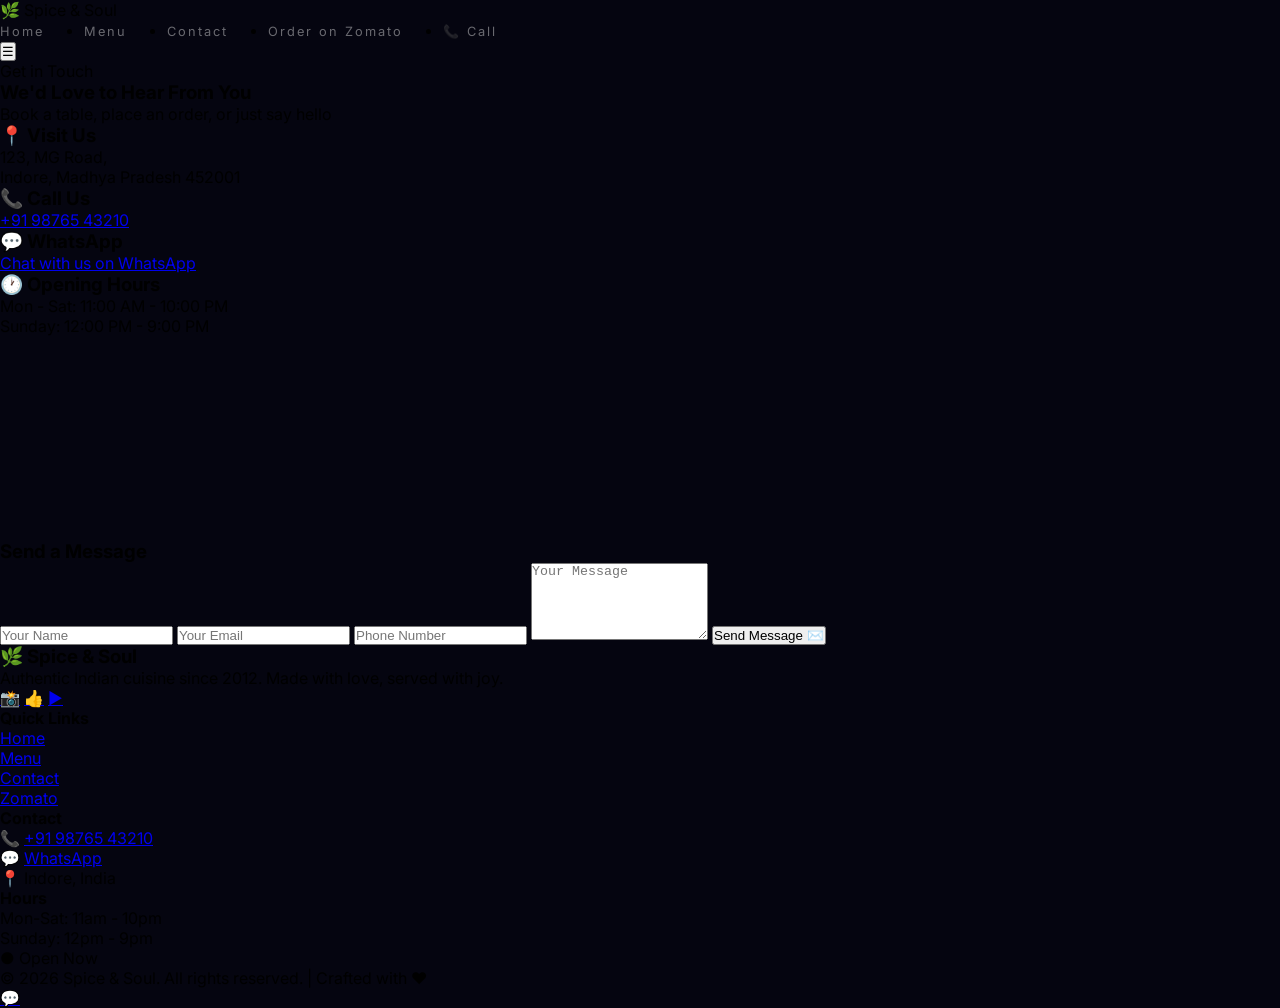
==== contact.html @ 34cf13d5 "Added Spice & Soul restaurant project" ====
<!DOCTYPE html>
<html lang="en">
<head>
    <meta charset="UTF-8" />
    <meta name="viewport" content="width=device-width, initial-scale=1.0" />
    <title>Contact | Spice & Soul</title>
    <link rel="stylesheet" href="style.css" />
    <link href="https://fonts.googleapis.com/css2?family=Playfair+Display:wght@400;700&family=Inter:wght@300;400;600;700&display=swap" rel="stylesheet">
</head>
<body>

    <nav>
       <nav>
    <div class="container">
        <div class="logo">🌿 Spice & Soul</div>
        <ul class="nav-links">
            <li><a href="rest.html" class="active">Home</a></li>
            <li><a href="menu.html">Menu</a></li>
            <li><a href="contact.html">Contact</a></li>
            <li><a href="https://www.zomato.com" target="_blank">Order on Zomato</a></li>
            <li><a href="tel:+919876543210" class="nav-call">📞 Call</a></li>
        </ul>
        <button class="menu-toggle" aria-label="Toggle menu">☰</button>
    </div>
    </nav>

    <section class="contact-page">
        <div class="container">
            <div class="section-header">
                <span class="section-tag">Get in Touch</span>
                <h1>We'd Love to <span class="highlight">Hear</span> From You</h1>
                <p>Book a table, place an order, or just say hello</p>
            </div>
            <div class="contact-wrapper">
                <div class="contact-info">
                    <h3>📍 Visit Us</h3>
                    <p>123, MG Road,<br>Indore, Madhya Pradesh 452001</p>
                    
                    <h3>📞 Call Us</h3>
                    <p><a href="tel:+919876543210">+91 98765 43210</a></p>
                    
                    <h3>💬 WhatsApp</h3>
                    <p><a href="https://wa.me/919876543210">Chat with us on WhatsApp</a></p>
                    
                    <h3>🕐 Opening Hours</h3>
                    <p>Mon - Sat: 11:00 AM - 10:00 PM<br>Sunday: 12:00 PM - 9:00 PM</p>

                    <!-- Google Maps -->
                    <div class="map-container">
                        <iframe 
                            src="https://www.google.com/maps/embed?pb=!1m18!1m12!1m3!1d3679.8765!2d75.8577!3d22.7196!2m3!1f0!2f0!3f0!3m2!1i1024!2i768!4f13.1!3m3!1m2!1s0x3962fd5c9b3b8a1d%3A0x3b7f5e3b8a1d2c4f!2sIndore%2C%20Madhya%20Pradesh!5e0!3m2!1sen!2sin!4v1698765432100" 
                            width="100%" 
                            height="200" 
                            style="border:0; border-radius: 12px;" 
                            allowfullscreen="" 
                            loading="lazy">
                        </iframe>
                    </div>
                </div>

                <form class="contact-form" action="https://formspree.io/f/your-form-id" method="POST">
                    <h3>Send a Message</h3>
                    <input type="text" name="name" placeholder="Your Name" required />
                    <input type="email" name="email" placeholder="Your Email" required />
                    <input type="tel" name="phone" placeholder="Phone Number" />
                    <textarea name="message" placeholder="Your Message" rows="5" required></textarea>
                    <button type="submit" class="btn btn-primary">Send Message ✉️</button>
                </form>
            </div>
        </div>
    </section>

   <footer>
    <div class="container">
        <div class="footer-grid">
            <div class="footer-col">
                <h3>🌿 Spice & Soul</h3>
                <p>Authentic Indian cuisine since 2012. Made with love, served with joy.</p>
                <div class="social-links">
                    <a href="#" aria-label="Instagram">📸</a>
                    <a href="#" aria-label="Facebook">👍</a>
                    <a href="#" aria-label="YouTube">▶️</a>
                </div>
            </div>
            <div class="footer-col">
                <h4>Quick Links</h4>
                <ul>
                    <li><a href="rest.html">Home</a></li>
                    <li><a href="menu.html">Menu</a></li>
                    <li><a href="contact.html">Contact</a></li>
                    <li><a href="https://www.zomato.com" target="_blank">Zomato</a></li>
                </ul>
            </div>
            <div class="footer-col">
                <h4>Contact</h4>
                <p>📞 <a href="tel:+919876543210">+91 98765 43210</a></p>
                <p>💬 <a href="https://wa.me/919876543210">WhatsApp</a></p>
                <p>📍 Indore, India</p>
            </div>
            <div class="footer-col">
                <h4>Hours</h4>
                <p>Mon-Sat: 11am - 10pm</p>
                <p>Sunday: 12pm - 9pm</p>
                <p class="status-open">● Open Now</p>
            </div>
        </div>
        <div class="footer-bottom">
            <p>&copy; 2026 Spice & Soul. All rights reserved. | Crafted with ❤️</p>
        </div>
    </div>
</footer> 

    <script>
        document.querySelector('.menu-toggle').addEventListener('click', function() {
            document.querySelector('.nav-links').classList.toggle('active');
        });
    </script>
<!-- Floating WhatsApp Button -->
<a href="https://wa.me/919876543210?text=Hi! I want to order from Spice & Soul" 
   class="whatsapp-float" 
   target="_blank" 
   aria-label="Order on WhatsApp">
    <span class="whatsapp-icon">💬</span>
</a>
</body>
</html>
---- style.css ----
* {
    margin: 0;
    padding: 0;
    box-sizing: border-box;
}

body {
    overflow: hidden;
    background: #050510;
    font-family: 'Inter', sans-serif;
}

#canvas {
    display: block;
    width: 100vw;
    height: 100vh;
}

.overlay {
    position: absolute;
    top: 50%;
    left: 50%;
    transform: translate(-50%, -50%);
    text-align: center;
    color: #fff;
    pointer-events: none;
    z-index: 10;
    display: flex;
    flex-direction: column;
    align-items: center;
    gap: 1.5rem;
}

.overlay h1 {
    font-size: 4.5rem;
    font-weight: 300;
    letter-spacing: 10px;
    text-shadow: 0 0 80px rgba(0, 102, 255, 0.15);
}

.overlay h1 span {
    font-weight: 700;
    color: #0066ff;
}

.overlay .subtitle {
    font-size: 1rem;
    font-weight: 300;
    letter-spacing: 6px;
    opacity: 0.4;
    margin-top: -8px;
}

.nav-links {
    display: flex;
    gap: 2.5rem;
    pointer-events: auto;
}

.nav-links a {
    color: rgba(255, 255, 255, 0.4);
    text-decoration: none;
    font-size: 0.8rem;
    font-weight: 400;
    letter-spacing: 2px;
    transition: 0.3s;
}

.nav-links a:hover {
    color: #fff;
}

.overlay .btn {
    pointer-events: auto;
    background: transparent;
    color: #fff;
    padding: 12px 40px;
    border: 1px solid rgba(255, 255, 255, 0.1);
    border-radius: 50px;
    text-decoration: none;
    font-size: 0.85rem;
    font-weight: 400;
    letter-spacing: 3px;
    transition: 0.3s;
    margin-top: 0.5rem;
}

.overlay .btn:hover {
    background: #0066ff;
    border-color: #0066ff;
    transform: scale(1.05);
    box-shadow: 0 0 60px rgba(0, 102, 255, 0.25);
}

@media (max-width: 768px) {
    .overlay h1 {
        font-size: 2.8rem;
        letter-spacing: 6px;
    }
    .overlay .subtitle {
        font-size: 0.8rem;
        letter-spacing: 4px;
    }
    .nav-links {
        gap: 1.5rem;
    }
    .nav-links a {
        font-size: 0.7rem;
    }
}



/* ===== CINEMATIC PRE-LOADER ===== */
#preloader {
    position: fixed;
    top: 0;
    left: 0;
    width: 100%;
    height: 100%;
    background: #050510;
    display: flex;
    align-items: center;
    justify-content: center;
    z-index: 9999;
    transition: opacity 1.2s ease, visibility 1.2s ease;
    overflow: hidden;
}

#preloader.hidden {
    opacity: 0;
    visibility: hidden;
    pointer-events: none;
}

/* Animated background */
.cinematic-bg {
    position: absolute;
    top: -50%;
    left: -50%;
    width: 200%;
    height: 200%;
    background: radial-gradient(ellipse at 30% 50%, rgba(0,102,255,0.05) 0%, transparent 60%),
                radial-gradient(ellipse at 70% 50%, rgba(136,136,255,0.03) 0%, transparent 60%);
    animation: cinematicPulse 4s ease-in-out infinite;
}

@keyframes cinematicPulse {
    0%, 100% { transform: scale(1) rotate(0deg); }
    50% { transform: scale(1.1) rotate(2deg); }
}

.cinematic-overlay {
    position: absolute;
    top: 0;
    left: 0;
    width: 100%;
    height: 100%;
    background: 
        linear-gradient(90deg, transparent 0%, rgba(0,102,255,0.02) 50%, transparent 100%),
        repeating-linear-gradient(0deg, transparent, transparent 100px, rgba(255,255,255,0.01) 100px, transparent 101px);
    animation: overlaySweep 8s linear infinite;
}

@keyframes overlaySweep {
    0% { transform: translateX(-100%); }
    100% { transform: translateX(100%); }
}

.preloader-content {
    position: relative;
    text-align: center;
    color: #fff;
    z-index: 2;
    animation: fadeInUp 1.2s ease forwards;
}

/* Logo reveal */
.logo-reveal {
    margin-bottom: 1.5rem;
    animation: logoPulse 3s ease-in-out infinite;
}

@keyframes logoPulse {
    0%, 100% { transform: scale(1); opacity: 1; }
    50% { transform: scale(1.05); opacity: 0.8; }
}

.logo-svg {
    width: 120px;
    height: 50px;
    filter: drop-shadow(0 0 40px rgba(0,102,255,0.15));
}

.preloader-name {
    font-size: 4.5rem;
    font-weight: 700;
    letter-spacing: 12px;
    background: linear-gradient(135deg, #ffffff 0%, #8888ff 50%, #0066ff 100%);
    background-size: 200% 200%;
    -webkit-background-clip: text;
    -webkit-text-fill-color: transparent;
    animation: shimmerText 3s ease-in-out infinite;
    margin-bottom: 0.3rem;
    text-shadow: 0 0 80px rgba(0,102,255,0.1);
}

@keyframes shimmerText {
    0% { background-position: 0% 50%; }
    50% { background-position: 100% 50%; }
    100% { background-position: 0% 50%; }
}

.preloader-title {
    font-size: 0.9rem;
    font-weight: 300;
    letter-spacing: 6px;
    opacity: 0.4;
    margin-bottom: 2.5rem;
}

.preloader-bar {
    width: 280px;
    height: 2px;
    background: rgba(255,255,255,0.04);
    border-radius: 2px;
    margin: 0 auto 1rem;
    overflow: hidden;
    position: relative;
}

.preloader-bar::before {
    content: '';
    position: absolute;
    top: 0;
    left: -50%;
    width: 50%;
    height: 100%;
    background: linear-gradient(90deg, transparent, rgba(255,255,255,0.05), transparent);
    animation: barShine 2s ease-in-out infinite;
}

@keyframes barShine {
    0% { left: -50%; }
    100% { left: 100%; }
}

.preloader-progress {
    width: 0%;
    height: 100%;
    background: linear-gradient(90deg, #0066ff, #8888ff, #0066ff);
    background-size: 200% 100%;
    border-radius: 2px;
    transition: width 0.4s cubic-bezier(0.22, 1, 0.36, 1);
    animation: progressShimmer 2s linear infinite;
}

@keyframes progressShimmer {
    0% { background-position: 0% 0%; }
    100% { background-position: 200% 0%; }
}

.preloader-status {
    font-size: 0.7rem;
    opacity: 0.25;
    letter-spacing: 3px;
    transition: opacity 0.3s ease;
}

/* Glitch text effect on load */
@keyframes glitchText {
    0%, 100% { transform: skew(0deg); }
    20% { transform: skew(2deg); }
    40% { transform: skew(-2deg); }
    60% { transform: skew(1deg); }
    80% { transform: skew(-1deg); }
}

.preloader-name.loading {
    animation: shimmerText 3s ease-in-out infinite, glitchText 0.5s ease-in-out 1;
}

/* ===== FADE IN ===== */
@keyframes fadeInUp {
    from {
        opacity: 0;
        transform: translateY(40px) scale(0.98);
    }
    to {
        opacity: 1;
        transform: translateY(0) scale(1);
    }
}
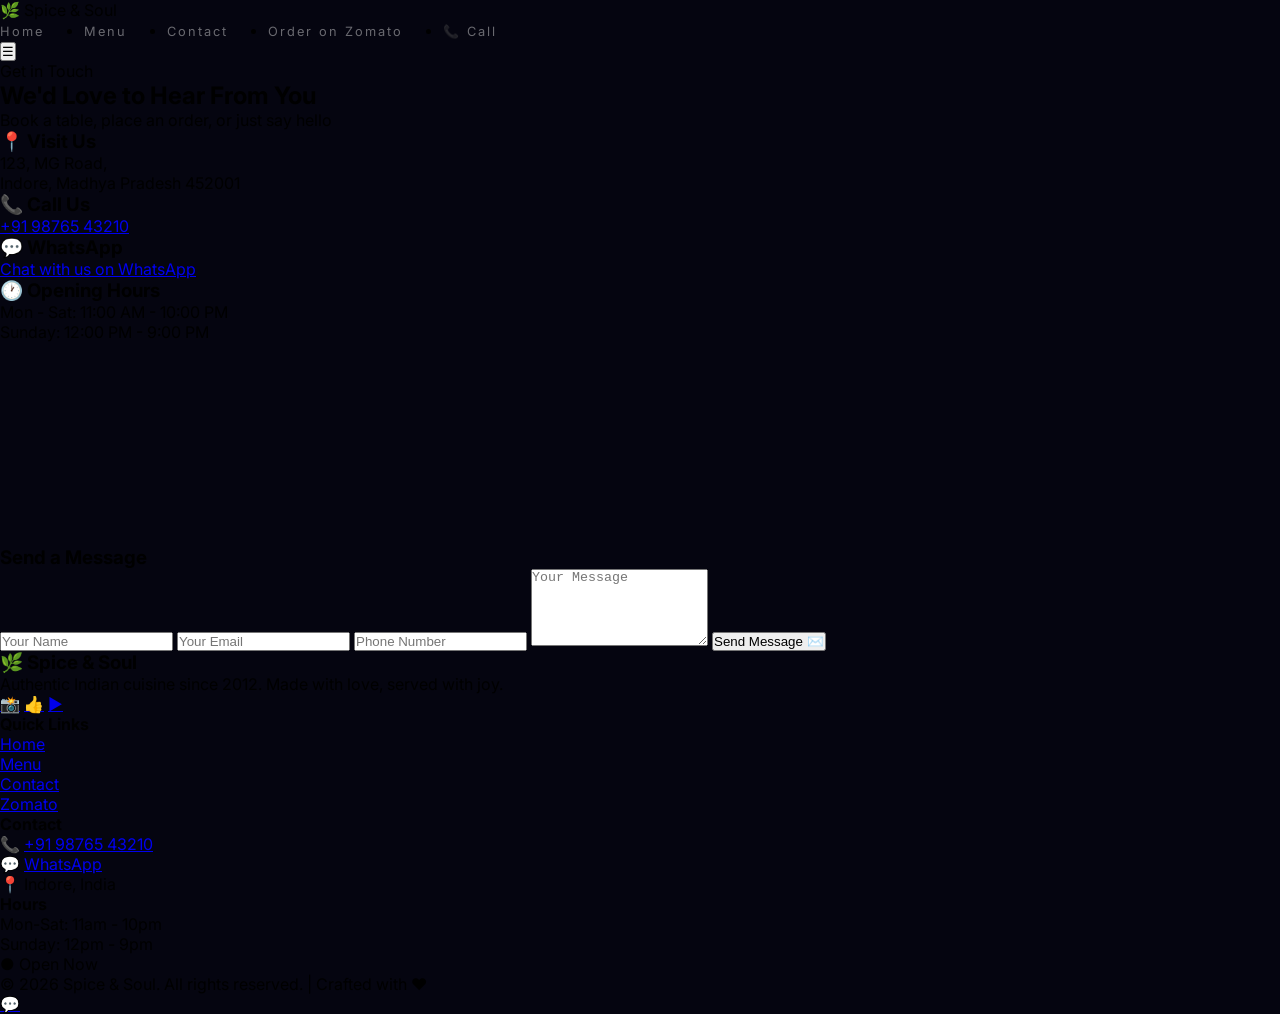
==== commit e6e0f177: "Fixed hamburger menu on restaurant pages" ====
--- a/contact.html
+++ b/contact.html
@@ -10,19 +10,19 @@
 <body>
 
     <nav>
-       <nav>
     <div class="container">
         <div class="logo">🌿 Spice & Soul</div>
         <ul class="nav-links">
-            <li><a href="rest.html" class="active">Home</a></li>
+            <li><a href="index.html">Home</a></li>
             <li><a href="menu.html">Menu</a></li>
-            <li><a href="contact.html">Contact</a></li>
+            <li><a href="contact.html" class="active">Contact</a></li>
             <li><a href="https://www.zomato.com" target="_blank">Order on Zomato</a></li>
             <li><a href="tel:+919876543210" class="nav-call">📞 Call</a></li>
         </ul>
+        <!-- ADD THIS BUTTON -->
         <button class="menu-toggle" aria-label="Toggle menu">☰</button>
     </div>
-    </nav>
+</nav>
 
     <section class="contact-page">
         <div class="container">
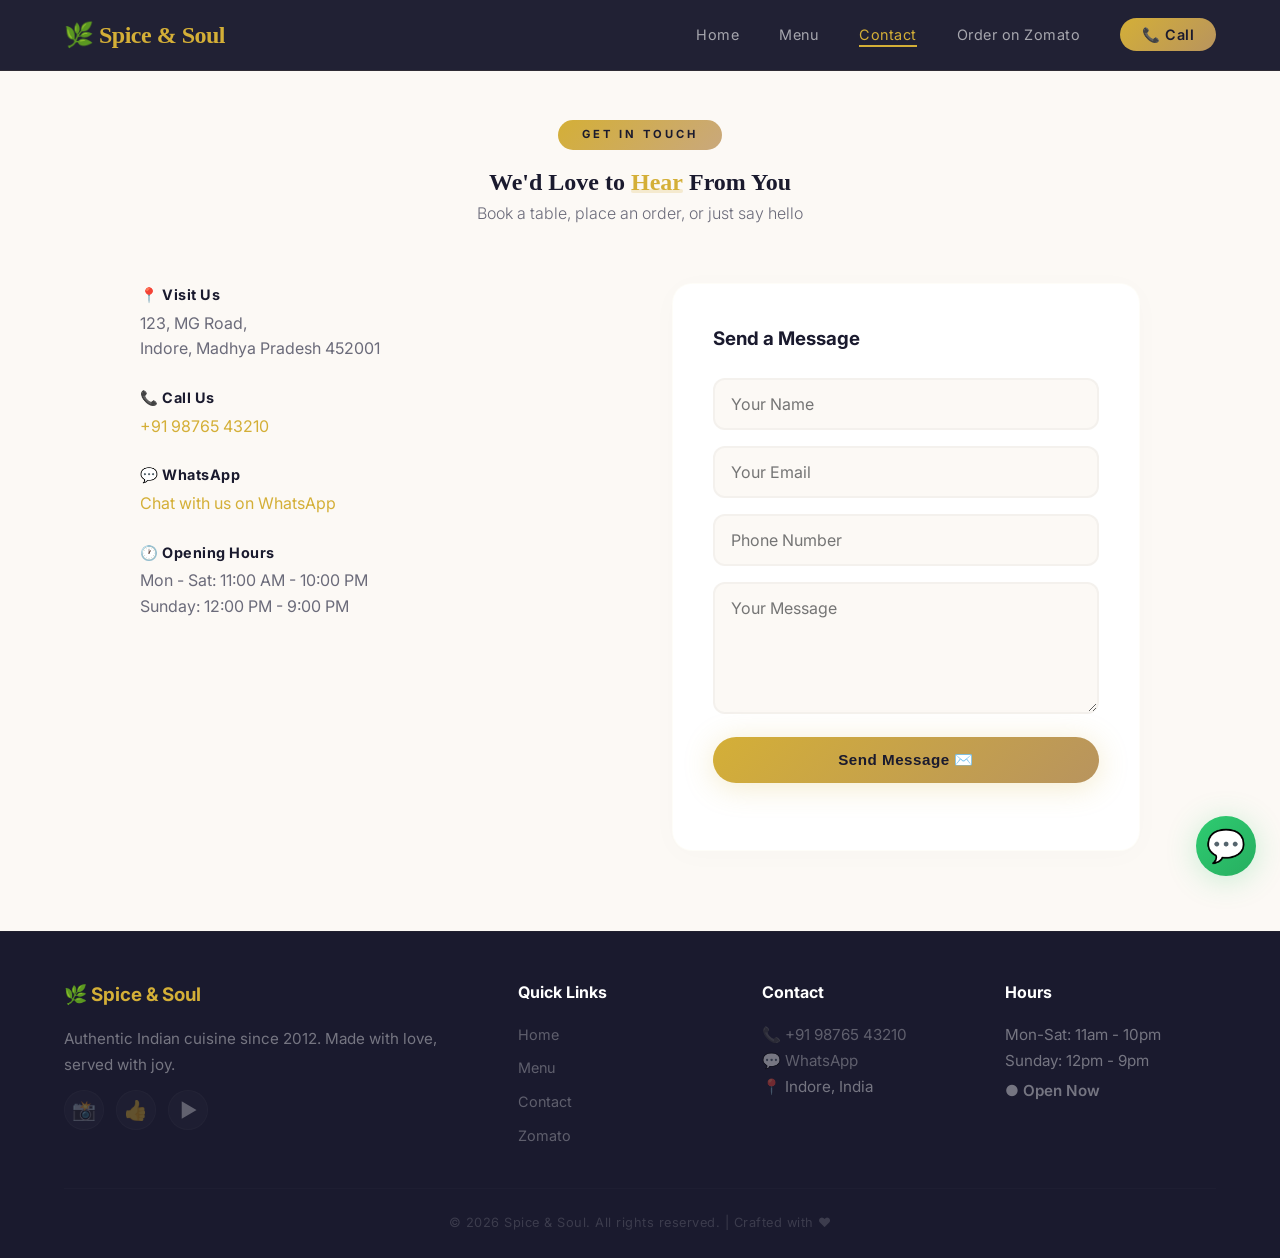
==== commit 21919b40: "Fixed CSS file path in menu and contact pages" ====
--- a/contact.html
+++ b/contact.html
@@ -4,7 +4,7 @@
     <meta charset="UTF-8" />
     <meta name="viewport" content="width=device-width, initial-scale=1.0" />
     <title>Contact | Spice & Soul</title>
-    <link rel="stylesheet" href="style.css" />
+    <link rel="stylesheet" href="rest.css" />
     <link href="https://fonts.googleapis.com/css2?family=Playfair+Display:wght@400;700&family=Inter:wght@300;400;600;700&display=swap" rel="stylesheet">
 </head>
 <body>
--- a/rest.css
+++ b/rest.css
@@ -0,0 +1,1379 @@
+/* ============================================
+   SPICE & SOUL - LUXURY PREMIUM EDITION
+   Color Palette: Deep Navy + Rose Gold + Cream
+   ============================================ */
+
+/* ===== RESET & BASE ===== */
+* {
+    margin: 0;
+    padding: 0;
+    box-sizing: border-box;
+}
+
+html {
+    scroll-behavior: smooth;
+}
+
+body {
+    font-family: 'Inter', sans-serif;
+    background: #fcf9f5;
+    color: #1a1a2e;
+    line-height: 1.6;
+    overflow-x: hidden;
+}
+
+h1, h2, h3, h4 {
+    font-family: 'Playfair Display', serif;
+    font-weight: 700;
+}
+
+.container {
+    max-width: 1200px;
+    margin: 0 auto;
+    padding: 0 24px;
+}
+
+/* ===== LUXURY COLORS ===== */
+:root {
+    --primary: #1a1a2e;
+    --secondary: #2d1b3d;
+    --accent: #c9a87c;
+    --accent-light: #e8d5b7;
+    --accent-dark: #b8945e;
+    --rose: #c0392b;
+    --gold: #d4af37;
+    --cream: #fcf9f5;
+    --white: #ffffff;
+    --text-dark: #1a1a2e;
+    --text-muted: #6b6b7a;
+    --text-light: rgba(255,255,255,0.7);
+}
+
+/* ===== SECTION HEADER ===== */
+.section-header {
+    text-align: center;
+    margin-bottom: 3.5rem;
+}
+
+.section-tag {
+    display: inline-block;
+    background: linear-gradient(135deg, var(--gold), var(--accent));
+    color: var(--primary);
+    padding: 6px 24px;
+    border-radius: 50px;
+    font-size: 0.7rem;
+    font-weight: 700;
+    text-transform: uppercase;
+    letter-spacing: 3px;
+    margin-bottom: 0.8rem;
+}
+
+.section-header h2 {
+    font-size: 2.8rem;
+    margin-bottom: 0.5rem;
+    color: var(--primary);
+}
+
+.section-header p {
+    color: var(--text-muted);
+    max-width: 500px;
+    margin: 0 auto;
+    font-weight: 300;
+}
+
+.highlight {
+    color: var(--gold);
+    position: relative;
+}
+
+.highlight::after {
+    content: '';
+    position: absolute;
+    bottom: 2px;
+    left: 0;
+    width: 100%;
+    height: 4px;
+    background: rgba(212, 175, 55, 0.2);
+    border-radius: 2px;
+}
+
+/* ===== NAVBAR ===== */
+nav {
+    background: rgba(26, 26, 46, 0.97);
+    padding: 1rem 0;
+    position: fixed;
+    top: 0;
+    width: 100%;
+    z-index: 1000;
+    backdrop-filter: blur(20px);
+    border-bottom: 1px solid rgba(212, 175, 55, 0.08);
+    transition: 0.3s;
+}
+
+nav .container {
+    display: flex;
+    justify-content: space-between;
+    align-items: center;
+}
+
+.logo {
+    font-family: 'Playfair Display', serif;
+    font-size: 1.5rem;
+    font-weight: 700;
+    color: var(--gold);
+    letter-spacing: -0.5px;
+}
+
+.nav-links {
+    display: flex;
+    list-style: none;
+    gap: 2.5rem;
+    align-items: center;
+}
+
+.nav-links a {
+    color: rgba(255,255,255,0.6);
+    text-decoration: none;
+    font-weight: 400;
+    transition: 0.3s;
+    position: relative;
+    font-size: 0.9rem;
+    letter-spacing: 0.5px;
+}
+
+.nav-links a::after {
+    content: '';
+    position: absolute;
+    bottom: -4px;
+    left: 0;
+    width: 0;
+    height: 2px;
+    background: var(--gold);
+    transition: 0.3s;
+}
+
+.nav-links a:hover::after,
+.nav-links a.active::after {
+    width: 100%;
+}
+
+.nav-links a:hover,
+.nav-links a.active {
+    color: var(--gold);
+}
+
+.nav-call {
+    background: linear-gradient(135deg, var(--gold), var(--accent-dark));
+    padding: 8px 22px;
+    border-radius: 50px;
+    color: var(--primary) !important;
+    font-weight: 600 !important;
+    letter-spacing: 0.5px;
+}
+
+.nav-call::after {
+    display: none !important;
+}
+
+.nav-call:hover {
+    transform: scale(1.05);
+    box-shadow: 0 4px 25px rgba(212, 175, 55, 0.3);
+    color: var(--primary) !important;
+}
+
+.menu-toggle {
+    display: none;
+    background: none;
+    border: none;
+    color: #fff;
+    font-size: 1.8rem;
+    cursor: pointer;
+}
+
+/* ===== HERO ===== */
+.hero {
+    position: relative;
+    min-height: 100vh;
+    display: flex;
+    align-items: center;
+    background: var(--primary);
+    overflow: hidden;
+}
+
+.hero::before {
+    content: '';
+    position: absolute;
+    top: 0;
+    left: 0;
+    right: 0;
+    bottom: 0;
+    background: 
+        radial-gradient(ellipse at 20% 50%, rgba(212, 175, 55, 0.08) 0%, transparent 60%),
+        radial-gradient(ellipse at 80% 50%, rgba(212, 175, 55, 0.05) 0%, transparent 50%);
+}
+
+.hero-overlay {
+    position: absolute;
+    top: 0;
+    left: 0;
+    right: 0;
+    bottom: 0;
+    background: url('hero.jpg') center/cover no-repeat;
+    opacity: 0.3;
+    mix-blend-mode: overlay;
+}
+
+.hero-container {
+    position: relative;
+    z-index: 2;
+    width: 100%;
+}
+
+.hero-content {
+    max-width: 700px;
+}
+
+.hero-tag {
+    display: inline-block;
+    background: rgba(212, 175, 55, 0.12);
+    backdrop-filter: blur(10px);
+    color: var(--gold);
+    padding: 6px 24px;
+    border-radius: 50px;
+    font-size: 0.75rem;
+    font-weight: 600;
+    letter-spacing: 3px;
+    margin-bottom: 1.5rem;
+    border: 1px solid rgba(212, 175, 55, 0.15);
+}
+
+.hero h1 {
+    font-size: 5rem;
+    color: #fff;
+    line-height: 1.05;
+    margin-bottom: 1.2rem;
+    font-weight: 900;
+}
+
+.hero h1 .highlight {
+    color: var(--gold);
+}
+
+.hero h1 .highlight::after {
+    background: rgba(212, 175, 55, 0.2);
+    height: 6px;
+    bottom: 4px;
+}
+
+.hero p {
+    font-size: 1.2rem;
+    color: rgba(255,255,255,0.6);
+    margin-bottom: 2.5rem;
+    font-weight: 300;
+    line-height: 1.8;
+    max-width: 500px;
+}
+
+.hero-buttons {
+    display: flex;
+    gap: 1rem;
+    flex-wrap: wrap;
+    margin-bottom: 3.5rem;
+}
+
+.btn {
+    display: inline-flex;
+    align-items: center;
+    gap: 10px;
+    padding: 14px 34px;
+    border-radius: 50px;
+    text-decoration: none;
+    font-weight: 600;
+    transition: all 0.3s ease;
+    font-size: 0.95rem;
+    border: none;
+    cursor: pointer;
+    letter-spacing: 0.5px;
+}
+
+.btn-primary {
+    background: linear-gradient(135deg, var(--gold), var(--accent-dark));
+    color: var(--primary);
+    box-shadow: 0 4px 30px rgba(212, 175, 55, 0.25);
+}
+
+.btn-primary:hover {
+    transform: translateY(-3px);
+    box-shadow: 0 8px 40px rgba(212, 175, 55, 0.35);
+}
+
+.btn-primary svg {
+    transition: 0.3s;
+}
+
+.btn-primary:hover svg {
+    transform: translateX(4px);
+}
+
+.btn-outline {
+    background: transparent;
+    color: #fff;
+    border: 2px solid rgba(255,255,255,0.1);
+}
+
+.btn-outline:hover {
+    background: rgba(255,255,255,0.03);
+    border-color: var(--gold);
+    transform: translateY(-3px);
+}
+
+.hero-stats {
+    display: flex;
+    gap: 3.5rem;
+    padding-top: 2.5rem;
+    border-top: 1px solid rgba(255,255,255,0.04);
+}
+
+.stat {
+    text-align: left;
+}
+
+.stat-number {
+    display: block;
+    font-family: 'Playfair Display', serif;
+    font-size: 2.8rem;
+    font-weight: 700;
+    color: var(--gold);
+    line-height: 1;
+}
+
+.stat-number::after {
+    content: '+';
+    color: var(--gold);
+    opacity: 0.5;
+}
+
+.stat-label {
+    color: rgba(255,255,255,0.4);
+    font-size: 0.8rem;
+    font-weight: 400;
+    letter-spacing: 0.5px;
+    text-transform: uppercase;
+}
+
+.hero-scroll {
+    position: absolute;
+    bottom: 2rem;
+    left: 50%;
+    transform: translateX(-50%);
+    color: rgba(255,255,255,0.15);
+    font-size: 0.7rem;
+    text-transform: uppercase;
+    letter-spacing: 3px;
+    display: flex;
+    flex-direction: column;
+    align-items: center;
+    gap: 0.5rem;
+    z-index: 2;
+    animation: bounce 2s infinite;
+}
+
+.hero-scroll svg {
+    stroke: rgba(255,255,255,0.15);
+}
+
+@keyframes bounce {
+    0%, 20%, 50%, 80%, 100% { transform: translateX(-50%) translateY(0); }
+    40% { transform: translateX(-50%) translateY(-10px); }
+    60% { transform: translateX(-50%) translateY(-5px); }
+}
+
+/* ===== FEATURES ===== */
+.features {
+    padding: 100px 0;
+    background: var(--cream);
+    position: relative;
+}
+
+.features::before {
+    content: '';
+    position: absolute;
+    top: 0;
+    left: 0;
+    right: 0;
+    height: 1px;
+    background: linear-gradient(90deg, transparent, rgba(212, 175, 55, 0.1), transparent);
+}
+
+.features-grid {
+    display: grid;
+    grid-template-columns: repeat(auto-fit, minmax(240px, 1fr));
+    gap: 2rem;
+}
+
+.feature-card {
+    text-align: center;
+    padding: 2.5rem 1.5rem;
+    background: var(--white);
+    border-radius: 20px;
+    transition: all 0.5s cubic-bezier(0.23, 1, 0.32, 1);
+    border: 1px solid rgba(212, 175, 55, 0.04);
+    position: relative;
+    overflow: hidden;
+    box-shadow: 0 4px 30px rgba(0,0,0,0.02);
+}
+
+.feature-card::before {
+    content: '';
+    position: absolute;
+    top: 0;
+    left: 0;
+    right: 0;
+    height: 3px;
+    background: linear-gradient(90deg, var(--gold), var(--accent), var(--gold));
+    background-size: 200% 100%;
+    transform: scaleX(0);
+    transform-origin: left;
+    transition: transform 0.6s ease;
+}
+
+.feature-card:hover::before {
+    transform: scaleX(1);
+    animation: shimmer 2s infinite;
+}
+
+@keyframes shimmer {
+    0% { background-position: 200% 0; }
+    100% { background-position: -200% 0; }
+}
+
+.feature-card::after {
+    content: '';
+    position: absolute;
+    top: -50%;
+    right: -50%;
+    width: 100%;
+    height: 100%;
+    background: radial-gradient(circle, rgba(212, 175, 55, 0.02) 0%, transparent 70%);
+    border-radius: 50%;
+    transition: 0.6s;
+    opacity: 0;
+}
+
+.feature-card:hover::after {
+    opacity: 1;
+    transform: scale(1.5);
+}
+
+.feature-icon-wrapper {
+    width: 80px;
+    height: 80px;
+    margin: 0 auto 1.5rem;
+    background: linear-gradient(135deg, rgba(212, 175, 55, 0.04), rgba(184, 148, 94, 0.02));
+    border-radius: 50%;
+    display: flex;
+    align-items: center;
+    justify-content: center;
+    transition: 0.5s;
+    border: 1px solid rgba(212, 175, 55, 0.05);
+}
+
+.feature-card:hover .feature-icon-wrapper {
+    background: linear-gradient(135deg, rgba(212, 175, 55, 0.08), rgba(184, 148, 94, 0.04));
+    transform: scale(1.05) rotate(-5deg);
+}
+
+.feature-icon {
+    font-size: 2.8rem;
+    transition: 0.5s;
+}
+
+.feature-card:hover .feature-icon {
+    transform: scale(1.1);
+}
+
+.feature-card h3 {
+    font-family: 'Inter', sans-serif;
+    font-weight: 700;
+    font-size: 1.2rem;
+    margin-bottom: 0.5rem;
+    color: var(--primary);
+}
+
+.feature-card p {
+    color: var(--text-muted);
+    font-size: 0.95rem;
+    line-height: 1.6;
+    margin-bottom: 1.2rem;
+}
+
+.feature-line {
+    width: 30px;
+    height: 2px;
+    background: linear-gradient(90deg, var(--gold), transparent);
+    margin: 0 auto 1rem;
+    transition: 0.5s;
+}
+
+.feature-card:hover .feature-line {
+    width: 50px;
+}
+
+.feature-link {
+    display: inline-block;
+    color: var(--gold);
+    font-weight: 600;
+    font-size: 0.85rem;
+    opacity: 0;
+    transform: translateY(10px);
+    transition: 0.4s;
+    cursor: default;
+    letter-spacing: 0.5px;
+}
+
+.feature-card:hover .feature-link {
+    opacity: 1;
+    transform: translateY(0);
+}
+
+/* ===== REVIEWS ===== */
+.reviews {
+    padding: 100px 0;
+    background: var(--white);
+    position: relative;
+}
+
+.reviews::before {
+    content: '';
+    position: absolute;
+    top: 0;
+    left: 0;
+    right: 0;
+    height: 1px;
+    background: linear-gradient(90deg, transparent, rgba(212, 175, 55, 0.06), transparent);
+}
+
+.reviews-grid {
+    display: grid;
+    grid-template-columns: repeat(auto-fit, minmax(300px, 1fr));
+    gap: 2rem;
+}
+
+.review-card {
+    background: var(--cream);
+    padding: 2.5rem;
+    border-radius: 20px;
+    box-shadow: 0 4px 30px rgba(0,0,0,0.01);
+    transition: all 0.5s cubic-bezier(0.23, 1, 0.32, 1);
+    border: 1px solid rgba(212, 175, 55, 0.03);
+    position: relative;
+}
+
+.review-card::before {
+    content: '';
+    position: absolute;
+    inset: -1px;
+    border-radius: 20px;
+    padding: 1px;
+    background: linear-gradient(135deg, rgba(212, 175, 55, 0.08), transparent, transparent);
+    -webkit-mask: linear-gradient(#fff 0 0) content-box, linear-gradient(#fff 0 0);
+    -webkit-mask-composite: xor;
+    mask-composite: exclude;
+    opacity: 0;
+    transition: 0.5s;
+}
+
+.review-card:hover::before {
+    opacity: 1;
+}
+
+.review-card:hover {
+    transform: translateY(-8px);
+    box-shadow: 0 20px 60px rgba(212, 175, 55, 0.04);
+    border-color: rgba(212, 175, 55, 0.05);
+}
+
+.review-quote-icon {
+    font-size: 4rem;
+    color: rgba(212, 175, 55, 0.06);
+    font-family: 'Playfair Display', serif;
+    line-height: 1;
+    margin-bottom: -1.5rem;
+}
+
+.review-stars {
+    color: var(--gold);
+    font-size: 1.2rem;
+    margin-bottom: 1rem;
+    letter-spacing: 4px;
+    transition: 0.3s;
+}
+
+.review-card:hover .review-stars {
+    letter-spacing: 6px;
+}
+
+.review-card p {
+    font-style: italic;
+    color: var(--text-dark);
+    margin-bottom: 1.5rem;
+    font-size: 1.05rem;
+    line-height: 1.8;
+    font-weight: 400;
+}
+
+.review-divider {
+    width: 40px;
+    height: 2px;
+    background: linear-gradient(90deg, var(--gold), transparent);
+    margin-bottom: 1rem;
+    transition: 0.5s;
+}
+
+.review-card:hover .review-divider {
+    width: 60px;
+}
+
+.review-author {
+    display: flex;
+    align-items: center;
+    gap: 1rem;
+}
+
+.review-avatar {
+    width: 48px;
+    height: 48px;
+    background: linear-gradient(135deg, rgba(212, 175, 55, 0.06), rgba(184, 148, 94, 0.03));
+    border-radius: 50%;
+    display: flex;
+    align-items: center;
+    justify-content: center;
+    font-weight: 700;
+    font-size: 0.9rem;
+    color: var(--gold);
+    border: 1px solid rgba(212, 175, 55, 0.05);
+    transition: 0.3s;
+}
+
+.review-card:hover .review-avatar {
+    background: linear-gradient(135deg, rgba(212, 175, 55, 0.1), rgba(184, 148, 94, 0.05));
+}
+
+.review-name {
+    font-weight: 600;
+    color: var(--primary);
+}
+
+.review-role {
+    font-size: 0.8rem;
+    color: var(--text-muted);
+}
+
+/* ===== CTA ===== */
+.cta {
+    padding: 100px 0;
+    background: linear-gradient(135deg, var(--primary) 0%, var(--secondary) 100%);
+    color: #fff;
+    text-align: center;
+    position: relative;
+    overflow: hidden;
+}
+
+.cta::before {
+    content: '';
+    position: absolute;
+    top: -50%;
+    right: -20%;
+    width: 500px;
+    height: 500px;
+    background: radial-gradient(circle, rgba(212, 175, 55, 0.03) 0%, transparent 70%);
+    border-radius: 50%;
+}
+
+.cta-content {
+    position: relative;
+    z-index: 2;
+}
+
+.cta-content .section-tag {
+    background: rgba(212, 175, 55, 0.1);
+    color: var(--gold);
+    border: 1px solid rgba(212, 175, 55, 0.08);
+}
+
+.cta-content h2 {
+    font-size: 3rem;
+    margin-bottom: 0.5rem;
+}
+
+.cta-content h2 .highlight {
+    color: var(--gold);
+}
+
+.cta-content p {
+    color: rgba(255,255,255,0.5);
+    margin-bottom: 2rem;
+    font-size: 1.1rem;
+    font-weight: 300;
+}
+
+.cta-content .btn-primary {
+    background: linear-gradient(135deg, var(--gold), var(--accent-dark));
+    color: var(--primary);
+}
+
+.cta-content .btn-primary:hover {
+    box-shadow: 0 8px 40px rgba(212, 175, 55, 0.25);
+}
+
+/* ===== FOOTER ===== */
+footer {
+    background: var(--primary);
+    color: rgba(255,255,255,0.5);
+    padding: 3rem 0 1.5rem;
+    border-top: 1px solid rgba(212, 175, 55, 0.03);
+}
+
+.footer-grid {
+    display: grid;
+    grid-template-columns: 2fr 1fr 1fr 1fr;
+    gap: 2rem;
+    margin-bottom: 2rem;
+}
+
+.footer-col h3,
+.footer-col h4 {
+    font-family: 'Inter', sans-serif;
+    color: #fff;
+    margin-bottom: 1rem;
+}
+
+.footer-col h3 {
+    color: var(--gold);
+}
+
+.footer-col p {
+    font-size: 0.95rem;
+    line-height: 1.7;
+    color: rgba(255,255,255,0.4);
+}
+
+.footer-col ul {
+    list-style: none;
+}
+
+.footer-col ul li {
+    margin-bottom: 0.5rem;
+}
+
+.footer-col ul a {
+    color: rgba(255,255,255,0.3);
+    text-decoration: none;
+    transition: 0.3s;
+    font-size: 0.9rem;
+}
+
+.footer-col ul a:hover {
+    color: var(--gold);
+}
+
+.footer-col a {
+    color: rgba(255,255,255,0.3);
+    text-decoration: none;
+    transition: 0.3s;
+}
+
+.footer-col a:hover {
+    color: var(--gold);
+}
+
+.social-links {
+    display: flex;
+    gap: 12px;
+    margin-top: 12px;
+}
+
+.social-links a {
+    display: inline-flex;
+    align-items: center;
+    justify-content: center;
+    width: 40px;
+    height: 40px;
+    border-radius: 50%;
+    background: rgba(255,255,255,0.02);
+    color: rgba(255,255,255,0.3);
+    text-decoration: none;
+    font-size: 1.2rem;
+    transition: all 0.3s ease;
+    border: 1px solid rgba(255,255,255,0.02);
+}
+
+.social-links a:hover {
+    background: rgba(212, 175, 55, 0.1);
+    color: var(--gold);
+    transform: translateY(-3px);
+    border-color: rgba(212, 175, 55, 0.05);
+}
+
+.status-open {
+    color: #2ecc71;
+    font-weight: 600;
+    font-size: 0.9rem;
+    margin-top: 4px;
+}
+
+.footer-bottom {
+    border-top: 1px solid rgba(255,255,255,0.02);
+    padding-top: 1.5rem;
+    text-align: center;
+    font-size: 0.8rem;
+    color: rgba(255,255,255,0.15);
+    letter-spacing: 0.5px;
+}
+
+/* ===== WHATSAPP FLOAT ===== */
+.whatsapp-float {
+    position: fixed;
+    bottom: 24px;
+    right: 24px;
+    background: linear-gradient(135deg, #2ecc71, #27ae60);
+    color: #fff;
+    width: 60px;
+    height: 60px;
+    border-radius: 50%;
+    display: flex;
+    align-items: center;
+    justify-content: center;
+    font-size: 2rem;
+    text-decoration: none;
+    box-shadow: 0 4px 30px rgba(46, 204, 113, 0.25);
+    z-index: 999;
+    transition: all 0.3s ease;
+    animation: pulse 2s infinite;
+}
+
+.whatsapp-float:hover {
+    transform: scale(1.1);
+    box-shadow: 0 6px 40px rgba(46, 204, 113, 0.35);
+}
+
+@keyframes pulse {
+    0% { box-shadow: 0 4px 30px rgba(46, 204, 113, 0.25); }
+    50% { box-shadow: 0 4px 50px rgba(46, 204, 113, 0.4); }
+    100% { box-shadow: 0 4px 30px rgba(46, 204, 113, 0.25); }
+}
+
+/* ===== PRELOADER ===== */
+.preloader {
+    position: fixed;
+    top: 0;
+    left: 0;
+    width: 100%;
+    height: 100%;
+    background: var(--primary);
+    display: flex;
+    align-items: center;
+    justify-content: center;
+    z-index: 99999;
+    transition: opacity 0.8s ease, visibility 0.8s ease;
+}
+
+.preloader-hidden {
+    opacity: 0;
+    visibility: hidden;
+    pointer-events: none;
+}
+
+.preloader-content {
+    text-align: center;
+    max-width: 300px;
+}
+
+.preloader-icon {
+    font-size: 4rem;
+    display: block;
+    animation: preloaderPulse 1.2s ease-in-out infinite;
+    margin-bottom: 2rem;
+}
+
+@keyframes preloaderPulse {
+    0%, 100% { transform: scale(1); opacity: 1; }
+    50% { transform: scale(1.15); opacity: 0.5; }
+}
+
+.preloader-bar {
+    width: 100%;
+    height: 2px;
+    background: rgba(212, 175, 55, 0.05);
+    border-radius: 10px;
+    overflow: hidden;
+    margin-bottom: 1rem;
+}
+
+.preloader-progress {
+    height: 100%;
+    width: 0%;
+    background: linear-gradient(90deg, var(--gold), var(--accent));
+    border-radius: 10px;
+    animation: preloaderProgress 2s ease-in-out forwards;
+}
+
+@keyframes preloaderProgress {
+    0% { width: 0%; }
+    20% { width: 15%; }
+    40% { width: 35%; }
+    60% { width: 65%; }
+    80% { width: 85%; }
+    100% { width: 100%; }
+}
+
+.preloader-text {
+    color: rgba(255,255,255,0.15);
+    font-size: 0.7rem;
+    letter-spacing: 3px;
+    text-transform: uppercase;
+    font-weight: 300;
+    animation: preloaderText 1.5s ease-in-out infinite;
+}
+
+@keyframes preloaderText {
+    0%, 100% { opacity: 0.2; }
+    50% { opacity: 0.8; }
+}
+
+/* ===== MOBILE ===== */
+@media (max-width: 1024px) {
+    .hero h1 {
+        font-size: 4rem;
+    }
+}
+
+@media (max-width: 768px) {
+    .menu-toggle {
+        display: block;
+    }
+    
+    .nav-links {
+        display: none;
+        flex-direction: column;
+        width: 100%;
+        padding: 1.5rem 0;
+        gap: 0.8rem;
+        text-align: center;
+        background: var(--primary);
+        position: absolute;
+        top: 100%;
+        left: 0;
+        border-top: 1px solid rgba(212, 175, 55, 0.02);
+        box-shadow: 0 20px 40px rgba(0,0,0,0.3);
+    }
+    
+    .nav-links.active {
+        display: flex;
+        animation: slideDown 0.3s ease;
+    }
+    
+    @keyframes slideDown {
+        from { opacity: 0; transform: translateY(-10px); }
+        to { opacity: 1; transform: translateY(0); }
+    }
+    
+    .nav-links li {
+        width: 100%;
+    }
+    
+    .nav-links a {
+        display: block;
+        padding: 8px 0;
+    }
+    
+    .nav-call {
+        display: inline-block !important;
+        width: auto !important;
+        padding: 8px 24px !important;
+        margin: 0 auto;
+    }
+
+    .hero {
+        min-height: 90vh;
+        padding: 80px 0 40px;
+    }
+
+    .hero h1 {
+        font-size: 2.8rem;
+    }
+    
+    .hero p {
+        font-size: 1rem;
+    }
+    
+    .hero-stats {
+        gap: 1.5rem;
+        flex-wrap: wrap;
+    }
+    
+    .stat-number {
+        font-size: 2.2rem;
+    }
+    
+    .stat-label {
+        font-size: 0.7rem;
+    }
+    
+    .hero-scroll {
+        display: none;
+    }
+    
+    .section-header h2 {
+        font-size: 2rem;
+    }
+    
+    .cta-content h2 {
+        font-size: 2rem;
+    }
+    
+    .features {
+        padding: 60px 0;
+    }
+    
+    .features-grid {
+        grid-template-columns: 1fr 1fr;
+    }
+    
+    .feature-card {
+        padding: 2rem 1.5rem;
+    }
+    
+    .feature-icon-wrapper {
+        width: 64px;
+        height: 64px;
+    }
+    
+    .feature-icon {
+        font-size: 2.2rem;
+    }
+    
+    .reviews {
+        padding: 60px 0;
+    }
+    
+    .reviews-grid {
+        grid-template-columns: 1fr;
+    }
+    
+    .review-card {
+        padding: 1.8rem;
+    }
+    
+    .review-quote-icon {
+        font-size: 3rem;
+    }
+    
+    .footer-grid {
+        grid-template-columns: 1fr 1fr;
+        gap: 1.5rem;
+    }
+    
+    .btn {
+        width: 100%;
+        justify-content: center;
+    }
+    
+    .hero-buttons {
+        flex-direction: column;
+    }
+    
+    .whatsapp-float {
+        width: 50px;
+        height: 50px;
+        font-size: 1.6rem;
+        bottom: 16px;
+        right: 16px;
+    }
+}
+
+@media (max-width: 480px) {
+    .hero h1 {
+        font-size: 2.2rem;
+    }
+    
+    .features-grid {
+        grid-template-columns: 1fr;
+    }
+    
+    .footer-grid {
+        grid-template-columns: 1fr;
+        text-align: center;
+    }
+    
+    .social-links {
+        justify-content: center;
+    }
+    
+    .hero-stats {
+        justify-content: center;
+        text-align: center;
+    }
+    
+    .stat {
+        text-align: center;
+    }
+}
+
+/* ===== MENU PAGE ===== */
+.menu-page {
+    padding: 120px 0 80px;
+    background: var(--cream);
+}
+
+.menu-grid {
+    display: grid;
+    grid-template-columns: repeat(auto-fit, minmax(300px, 1fr));
+    gap: 2.5rem;
+}
+
+.menu-item {
+    background: var(--white);
+    border-radius: 20px;
+    overflow: hidden;
+    box-shadow: 0 4px 30px rgba(0,0,0,0.02);
+    transition: 0.5s;
+    border: 1px solid rgba(212, 175, 55, 0.03);
+}
+
+.menu-item:hover {
+    transform: translateY(-8px);
+    box-shadow: 0 20px 60px rgba(212, 175, 55, 0.04);
+    border-color: rgba(212, 175, 55, 0.05);
+}
+
+.menu-image {
+    position: relative;
+    overflow: hidden;
+}
+
+.menu-image img {
+    width: 100%;
+    height: 240px;
+    object-fit: cover;
+    transition: 0.5s;
+}
+
+.menu-item:hover .menu-image img {
+    transform: scale(1.05);
+}
+
+.menu-badge {
+    position: absolute;
+    top: 16px;
+    right: 16px;
+    background: linear-gradient(135deg, var(--gold), var(--accent-dark));
+    color: var(--primary);
+    padding: 4px 16px;
+    border-radius: 50px;
+    font-size: 0.65rem;
+    font-weight: 700;
+    text-transform: uppercase;
+    letter-spacing: 1px;
+}
+
+.menu-details {
+    padding: 1.5rem;
+}
+
+.menu-details h3 {
+    font-family: 'Inter', sans-serif;
+    font-weight: 700;
+    margin-bottom: 0.3rem;
+    color: var(--primary);
+}
+
+.menu-details p {
+    color: var(--text-muted);
+    font-size: 0.9rem;
+    margin-bottom: 1rem;
+}
+
+.menu-bottom {
+    display: flex;
+    justify-content: space-between;
+    align-items: center;
+}
+
+.price {
+    font-size: 1.3rem;
+    font-weight: 700;
+    color: var(--gold);
+}
+
+.btn-order {
+    background: var(--primary);
+    color: #fff;
+    border: none;
+    padding: 8px 20px;
+    border-radius: 50px;
+    font-weight: 600;
+    cursor: pointer;
+    transition: 0.3s;
+    font-size: 0.85rem;
+}
+
+.btn-order:hover {
+    background: linear-gradient(135deg, var(--gold), var(--accent-dark));
+    color: var(--primary);
+    transform: scale(1.05);
+}
+
+/* ===== CONTACT PAGE ===== */
+.contact-page {
+    padding: 120px 0 80px;
+    background: var(--cream);
+}
+
+.contact-wrapper {
+    display: grid;
+    grid-template-columns: 1fr 1fr;
+    gap: 4rem;
+    max-width: 1000px;
+    margin: 0 auto;
+}
+
+.contact-info h3 {
+    font-family: 'Inter', sans-serif;
+    font-weight: 700;
+    margin-top: 1.5rem;
+    margin-bottom: 0.3rem;
+    color: var(--primary);
+    font-size: 0.9rem;
+    letter-spacing: 0.5px;
+}
+
+.contact-info h3:first-of-type {
+    margin-top: 0;
+}
+
+.contact-info p {
+    color: var(--text-muted);
+}
+
+.contact-info a {
+    color: var(--gold);
+    text-decoration: none;
+}
+
+.contact-info a:hover {
+    text-decoration: underline;
+}
+
+.map-container {
+    margin-top: 1.5rem;
+}
+
+.map-container iframe {
+    width: 100%;
+    height: 200px;
+    border: 0;
+    border-radius: 16px;
+    opacity: 0.8;
+    transition: 0.3s;
+}
+
+.map-container iframe:hover {
+    opacity: 1;
+}
+
+.contact-form {
+    background: var(--white);
+    padding: 2.5rem;
+    border-radius: 20px;
+    box-shadow: 0 4px 30px rgba(0,0,0,0.02);
+    border: 1px solid rgba(212, 175, 55, 0.03);
+}
+
+.contact-form h3 {
+    font-family: 'Inter', sans-serif;
+    font-weight: 700;
+    margin-bottom: 1.5rem;
+    color: var(--primary);
+}
+
+.contact-form input,
+.contact-form textarea {
+    width: 100%;
+    padding: 14px 16px;
+    border: 2px solid rgba(0,0,0,0.03);
+    border-radius: 12px;
+    font-family: 'Inter', sans-serif;
+    font-size: 1rem;
+    margin-bottom: 1rem;
+    transition: 0.3s;
+    background: var(--cream);
+    color: var(--primary);
+}
+
+.contact-form input:focus,
+.contact-form textarea:focus {
+    outline: none;
+    border-color: var(--gold);
+    background: var(--white);
+    box-shadow: 0 0 0 4px rgba(212, 175, 55, 0.04);
+}
+
+.contact-form .btn {
+    width: 100%;
+    justify-content: center;
+}
+
+/* ===== PRINT ===== */
+@media print {
+    nav, footer, .whatsapp-float, .btn-order, .hero-scroll {
+        display: none !important;
+    }
+    
+    .menu-item {
+        break-inside: avoid;
+    }
+}
+
+/* ===== ANIMATIONS ===== */
+.feature-card, .menu-item, .review-card {
+    opacity: 0;
+    animation: fadeUp 0.6s ease forwards;
+}
+
+.feature-card:nth-child(1) { animation-delay: 0.1s; }
+.feature-card:nth-child(2) { animation-delay: 0.2s; }
+.feature-card:nth-child(3) { animation-delay: 0.3s; }
+.feature-card:nth-child(4) { animation-delay: 0.4s; }
+
+.review-card:nth-child(1) { animation-delay: 0.1s; }
+.review-card:nth-child(2) { animation-delay: 0.2s; }
+.review-card:nth-child(3) { animation-delay: 0.3s; }
+
+.menu-item:nth-child(1) { animation-delay: 0.1s; }
+.menu-item:nth-child(2) { animation-delay: 0.2s; }
+.menu-item:nth-child(3) { animation-delay: 0.3s; }
+
+@keyframes fadeUp {
+    from {
+        opacity: 0;
+        transform: translateY(30px);
+    }
+    to {
+        opacity: 1;
+        transform: translateY(0);
+    }
+}
+
+.menu-image img {
+    opacity: 0;
+    animation: fadeIn 0.6s ease forwards;
+}
+
+.menu-image img:nth-child(1) { animation-delay: 0.1s; }
+.menu-image img:nth-child(2) { animation-delay: 0.2s; }
+.menu-image img:nth-child(3) { animation-delay: 0.3s; }
+
+@keyframes fadeIn {
+    to { opacity: 1; }
+}
